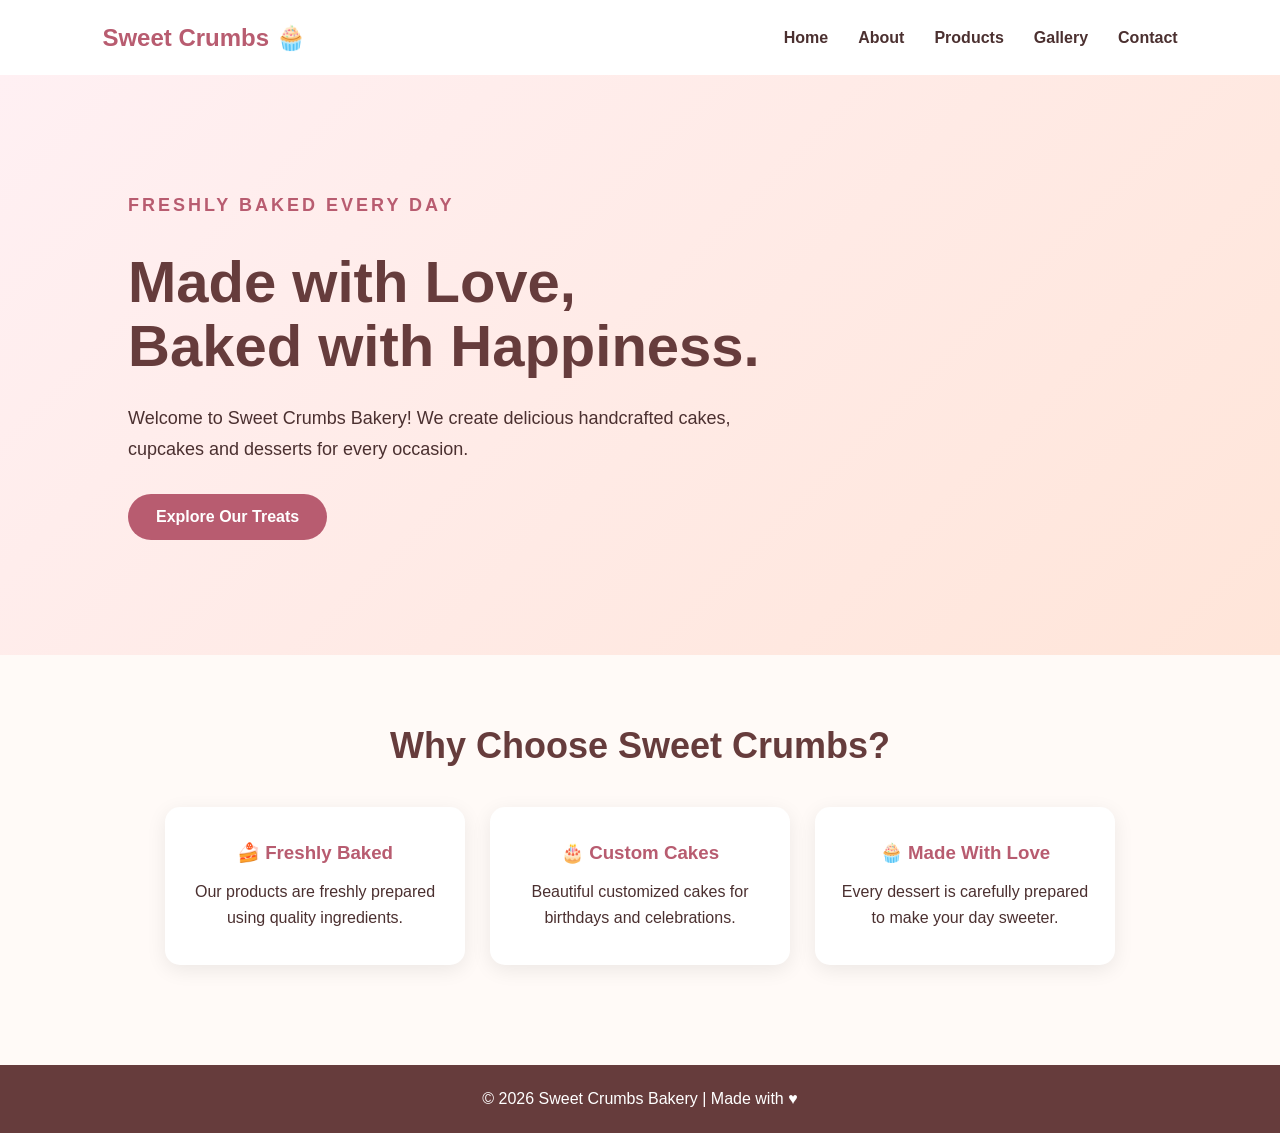
==== index.html @ ef9de501 "Add bakery website" ====
<!DOCTYPE html>
<html lang="en">
<head>
    <meta charset="UTF-8">
    <meta name="viewport" content="width=device-width, initial-scale=1.0">
    <title>Sweet Crumbs Bakery</title>
    <link rel="stylesheet" href="style.css">
</head>

<body>

<nav>
    <div class="logo">Sweet Crumbs 🧁</div>

    <div class="nav-links">
        <a href="index.html">Home</a>
        <a href="about.html">About</a>
        <a href="products.html">Products</a>
        <a href="gallery.html">Gallery</a>
        <a href="contact.html">Contact</a>
    </div>
</nav>

<section class="hero">
    <div class="hero-content">
        <p class="small-heading">FRESHLY BAKED EVERY DAY</p>

        <h1>Made with Love,<br>Baked with Happiness.</h1>

        <p>
            Welcome to Sweet Crumbs Bakery! We create delicious
            handcrafted cakes, cupcakes and desserts for every occasion.
        </p>

        <a href="products.html" class="button">Explore Our Treats</a>
    </div>
</section>

<section class="section">
    <h2>Why Choose Sweet Crumbs?</h2>

    <div class="cards">

        <div class="card">
            <h3>🍰 Freshly Baked</h3>
            <p>Our products are freshly prepared using quality ingredients.</p>
        </div>

        <div class="card">
            <h3>🎂 Custom Cakes</h3>
            <p>Beautiful customized cakes for birthdays and celebrations.</p>
        </div>

        <div class="card">
            <h3>🧁 Made With Love</h3>
            <p>Every dessert is carefully prepared to make your day sweeter.</p>
        </div>

    </div>
</section>

<footer>
    <p>© 2026 Sweet Crumbs Bakery | Made with ♥</p>
</footer>

</body>
</html>
---- style.css ----
* {
    margin: 0;
    padding: 0;
    box-sizing: border-box;
}

body {
    font-family: Arial, Helvetica, sans-serif;
    background-color: #fffaf7;
    color: #4b3030;
}

nav {
    height: 75px;
    background-color: #ffffff;
    display: flex;
    align-items: center;
    justify-content: space-between;
    padding: 0 8%;
    box-shadow: 0 2px 10px rgba(0,0,0,0.08);
}

.logo {
    font-size: 24px;
    font-weight: bold;
    color: #b85c70;
}

.nav-links {
    display: flex;
    gap: 30px;
}

.nav-links a {
    text-decoration: none;
    color: #4b3030;
    font-weight: bold;
    transition: 0.3s;
}

.nav-links a:hover {
    color: #d47b8e;
}

.hero {
    min-height: 580px;
    display: flex;
    align-items: center;
    padding: 80px 10%;
    background: linear-gradient(135deg, #fff0f3, #ffe5d9);
}

.hero-content {
    max-width: 650px;
}

.small-heading {
    color: #b85c70;
    font-weight: bold;
    letter-spacing: 3px;
    margin-bottom: 15px;
}

.hero h1 {
    font-size: 58px;
    line-height: 1.1;
    margin-bottom: 25px;
    color: #663c3c;
}

.hero p {
    font-size: 18px;
    line-height: 1.7;
    margin-bottom: 30px;
}

.button {
    display: inline-block;
    background-color: #b85c70;
    color: white;
    text-decoration: none;
    padding: 14px 28px;
    border-radius: 30px;
    font-weight: bold;
}

.button:hover {
    background-color: #94485a;
}

.section {
    padding: 70px 10%;
    text-align: center;
}

.section h2 {
    font-size: 36px;
    margin-bottom: 40px;
    color: #663c3c;
}

.cards {
    display: flex;
    justify-content: center;
    gap: 25px;
    flex-wrap: wrap;
    margin-top: 40px;
}

.card {
    background: white;
    width: 300px;
    padding: 35px 25px;
    border-radius: 15px;
    box-shadow: 0 5px 20px rgba(0,0,0,0.08);
}

.card h3 {
    margin-bottom: 15px;
    color: #b85c70;
}

.card p {
    line-height: 1.6;
}

.page-header {
    text-align: center;
    padding: 80px 20px;
    background: linear-gradient(135deg, #ffe5d9, #fff0f3);
}

.page-header h1 {
    font-size: 48px;
    margin-bottom: 15px;
    color: #663c3c;
}

.page-header p {
    font-size: 18px;
}

.about-section > p {
    max-width: 800px;
    margin: 0 auto 20px;
    line-height: 1.8;
    font-size: 17px;
}

.product-grid {
    display: grid;
    grid-template-columns: repeat(3, 1fr);
    gap: 30px;
}

.product {
    background: white;
    padding: 35px 25px;
    border-radius: 15px;
    box-shadow: 0 5px 20px rgba(0,0,0,0.08);
    transition: 0.3s;
}

.product:hover {
    transform: translateY(-8px);
}

.product-icon {
    font-size: 60px;
    margin-bottom: 20px;
}

.product h3 {
    color: #663c3c;
    margin-bottom: 12px;
}

.product p {
    line-height: 1.6;
    margin-bottom: 15px;
}

.product h4 {
    color: #b85c70;
    font-size: 20px;
}

.gallery-grid {
    display: grid;
    grid-template-columns: repeat(3, 1fr);
    gap: 25px;
}

.gallery-box {
    height: 230px;
    background: linear-gradient(135deg, #ffe5d9, #fff0f3);
    border-radius: 15px;
    display: flex;
    flex-direction: column;
    justify-content: center;
    align-items: center;
    transition: 0.3s;
}

.gallery-box:hover {
    transform: scale(1.03);
}

.gallery-box span {
    font-size: 75px;
    margin-bottom: 15px;
}

.contact-container {
    display: flex;
    gap: 60px;
    max-width: 1000px;
    margin: auto;
    text-align: left;
}

.contact-info {
    flex: 1;
}

.contact-info h2 {
    text-align: left;
    margin-bottom: 25px;
}

.contact-info p {
    margin-bottom: 20px;
    font-size: 17px;
}

form {
    flex: 1;
    display: flex;
    flex-direction: column;
    gap: 15px;
}

input,
textarea {
    padding: 14px;
    border: 1px solid #ddd;
    border-radius: 8px;
    font-size: 15px;
    font-family: inherit;
}

button {
    border: none;
    background: #b85c70;
    color: white;
    padding: 14px;
    border-radius: 8px;
    cursor: pointer;
    font-size: 16px;
    font-weight: bold;
}

button:hover {
    background: #94485a;
}

footer {
    background: #663c3c;
    color: white;
    text-align: center;
    padding: 25px;
    margin-top: 30px;
}

@media (max-width: 800px) {

    nav {
        flex-direction: column;
        height: auto;
        padding: 20px;
    }

    .nav-links {
        margin-top: 15px;
        gap: 12px;
        flex-wrap: wrap;
        justify-content: center;
    }

    .hero h1 {
        font-size: 40px;
    }

    .product-grid,
    .gallery-grid {
        grid-template-columns: 1fr;
    }

    .contact-container {
        flex-direction: column;
    }
}
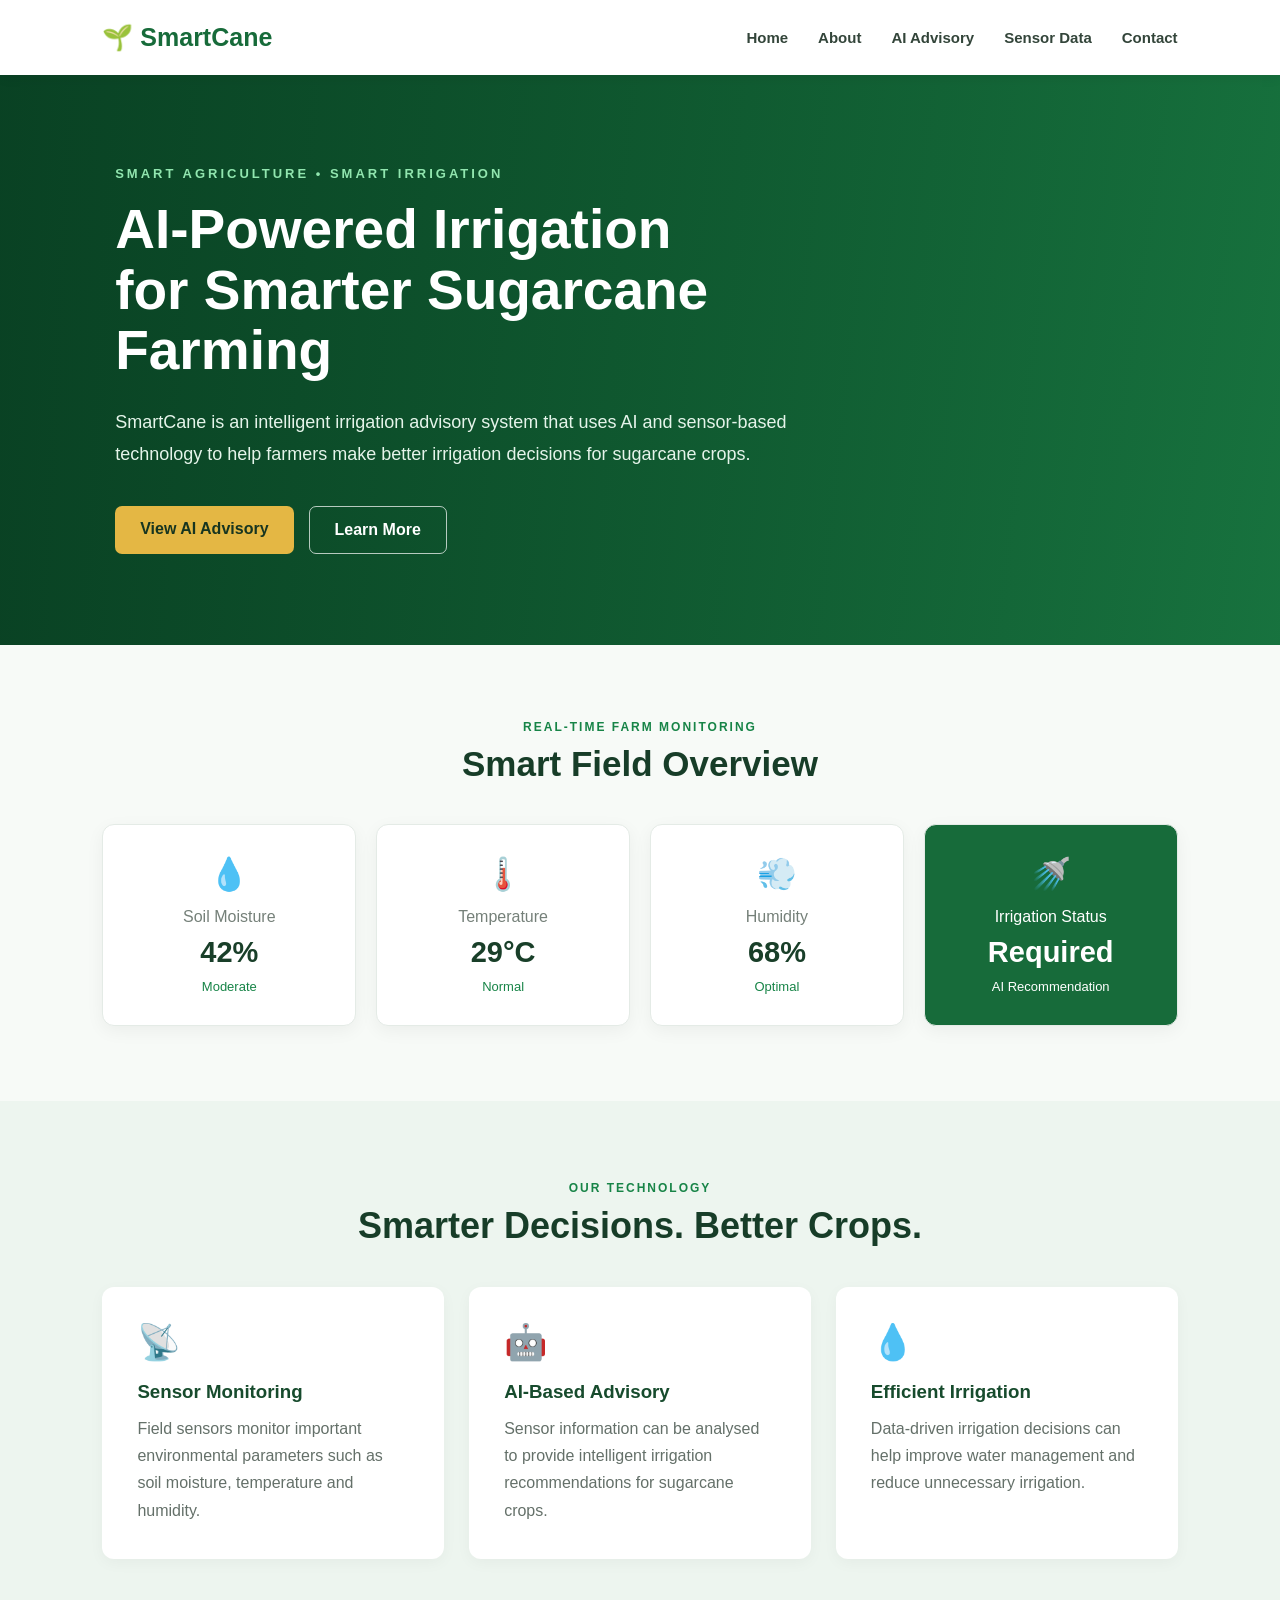
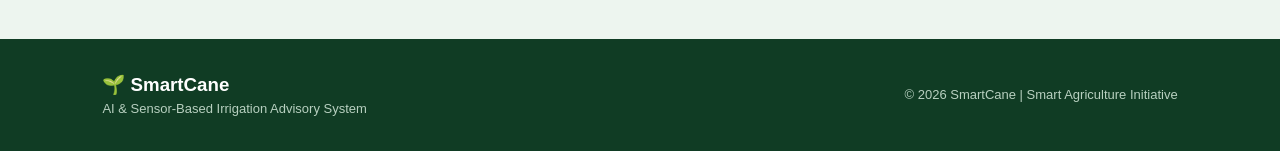
==== commit b566f7c5: "Update website to SmartCane irrigation advisory system" ====
--- a/index.html
+++ b/index.html
@@ -3,64 +3,123 @@
 <head>
     <meta charset="UTF-8">
     <meta name="viewport" content="width=device-width, initial-scale=1.0">
-    <title>Sweet Crumbs Bakery</title>
+    <title>SmartCane | Irrigation Advisory System</title>
     <link rel="stylesheet" href="style.css">
 </head>
 
 <body>
 
 <nav>
-    <div class="logo">Sweet Crumbs 🧁</div>
+    <div class="logo">🌱 SmartCane</div>
 
     <div class="nav-links">
         <a href="index.html">Home</a>
         <a href="about.html">About</a>
-        <a href="products.html">Products</a>
-        <a href="gallery.html">Gallery</a>
+        <a href="advisory.html">AI Advisory</a>
+        <a href="sensors.html">Sensor Data</a>
         <a href="contact.html">Contact</a>
     </div>
 </nav>
 
 <section class="hero">
     <div class="hero-content">
-        <p class="small-heading">FRESHLY BAKED EVERY DAY</p>
+        <p class="tag">SMART AGRICULTURE • SMART IRRIGATION</p>
 
-        <h1>Made with Love,<br>Baked with Happiness.</h1>
+        <h1>AI-Powered Irrigation<br>for Smarter Sugarcane Farming</h1>
 
         <p>
-            Welcome to Sweet Crumbs Bakery! We create delicious
-            handcrafted cakes, cupcakes and desserts for every occasion.
+            SmartCane is an intelligent irrigation advisory system that uses
+            AI and sensor-based technology to help farmers make better
+            irrigation decisions for sugarcane crops.
         </p>
 
-        <a href="products.html" class="button">Explore Our Treats</a>
+        <div class="hero-buttons">
+            <a href="advisory.html" class="btn">View AI Advisory</a>
+            <a href="about.html" class="btn-outline">Learn More</a>
+        </div>
     </div>
 </section>
 
 <section class="section">
-    <h2>Why Choose Sweet Crumbs?</h2>
+    <p class="section-label">REAL-TIME FARM MONITORING</p>
+    <h2>Smart Field Overview</h2>
 
-    <div class="cards">
+    <div class="status-grid">
 
-        <div class="card">
-            <h3>🍰 Freshly Baked</h3>
-            <p>Our products are freshly prepared using quality ingredients.</p>
+        <div class="status-card">
+            <div class="status-icon">💧</div>
+            <p>Soil Moisture</p>
+            <h3>42%</h3>
+            <span>Moderate</span>
         </div>
 
-        <div class="card">
-            <h3>🎂 Custom Cakes</h3>
-            <p>Beautiful customized cakes for birthdays and celebrations.</p>
+        <div class="status-card">
+            <div class="status-icon">🌡️</div>
+            <p>Temperature</p>
+            <h3>29°C</h3>
+            <span>Normal</span>
         </div>
 
-        <div class="card">
-            <h3>🧁 Made With Love</h3>
-            <p>Every dessert is carefully prepared to make your day sweeter.</p>
+        <div class="status-card">
+            <div class="status-icon">💨</div>
+            <p>Humidity</p>
+            <h3>68%</h3>
+            <span>Optimal</span>
+        </div>
+
+        <div class="status-card highlight">
+            <div class="status-icon">🚿</div>
+            <p>Irrigation Status</p>
+            <h3>Required</h3>
+            <span>AI Recommendation</span>
+        </div>
+
+    </div>
+</section>
+
+<section class="features-section">
+    <p class="section-label">OUR TECHNOLOGY</p>
+    <h2>Smarter Decisions. Better Crops.</h2>
+
+    <div class="feature-grid">
+
+        <div class="feature-card">
+            <div class="feature-icon">📡</div>
+            <h3>Sensor Monitoring</h3>
+            <p>
+                Field sensors monitor important environmental parameters
+                such as soil moisture, temperature and humidity.
+            </p>
+        </div>
+
+        <div class="feature-card">
+            <div class="feature-icon">🤖</div>
+            <h3>AI-Based Advisory</h3>
+            <p>
+                Sensor information can be analysed to provide intelligent
+                irrigation recommendations for sugarcane crops.
+            </p>
+        </div>
+
+        <div class="feature-card">
+            <div class="feature-icon">💧</div>
+            <h3>Efficient Irrigation</h3>
+            <p>
+                Data-driven irrigation decisions can help improve water
+                management and reduce unnecessary irrigation.
+            </p>
         </div>
 
     </div>
 </section>
 
 <footer>
-    <p>© 2026 Sweet Crumbs Bakery | Made with ♥</p>
+    <div>
+        <h3>🌱 SmartCane</h3>
+        <p>AI & Sensor-Based Irrigation Advisory System</p>
+    </div>
+
+    <p>© 2026 SmartCane | Smart Agriculture Initiative</p>
 </footer>
 
 </body>
--- a/style.css
+++ b/style.css
@@ -6,24 +6,26 @@
 
 body {
     font-family: Arial, Helvetica, sans-serif;
-    background-color: #fffaf7;
-    color: #4b3030;
+    background: #f7faf7;
+    color: #26352c;
 }
 
 nav {
     height: 75px;
-    background-color: #ffffff;
+    padding: 0 8%;
     display: flex;
     align-items: center;
     justify-content: space-between;
-    padding: 0 8%;
-    box-shadow: 0 2px 10px rgba(0,0,0,0.08);
+    background: white;
+    box-shadow: 0 2px 12px rgba(0,0,0,0.07);
+    position: relative;
+    z-index: 10;
 }
 
 .logo {
-    font-size: 24px;
-    font-weight: bold;
-    color: #b85c70;
+    font-size: 25px;
+    font-weight: 800;
+    color: #176b3a;
 }
 
 .nav-links {
@@ -33,270 +35,619 @@
 
 .nav-links a {
     text-decoration: none;
-    color: #4b3030;
-    font-weight: bold;
-    transition: 0.3s;
+    color: #33453a;
+    font-size: 15px;
+    font-weight: 600;
+    transition: 0.2s;
 }
 
 .nav-links a:hover {
-    color: #d47b8e;
+    color: #178447;
 }
 
 .hero {
-    min-height: 580px;
+    min-height: 570px;
+    padding: 80px 9%;
     display: flex;
     align-items: center;
-    padding: 80px 10%;
-    background: linear-gradient(135deg, #fff0f3, #ffe5d9);
+    background:
+        linear-gradient(90deg, rgba(9,65,35,0.97), rgba(19,107,57,0.88)),
+        linear-gradient(135deg, #0d522c, #38a765);
+    color: white;
 }
 
 .hero-content {
-    max-width: 650px;
-}
-
-.small-heading {
-    color: #b85c70;
-    font-weight: bold;
+    max-width: 780px;
+}
+
+.tag {
+    font-size: 13px;
+    font-weight: 800;
     letter-spacing: 3px;
-    margin-bottom: 15px;
+    color: #91e6af;
+    margin-bottom: 18px;
 }
 
 .hero h1 {
-    font-size: 58px;
+    font-size: 55px;
     line-height: 1.1;
     margin-bottom: 25px;
-    color: #663c3c;
-}
-
-.hero p {
+}
+
+.hero-content > p:not(.tag) {
+    max-width: 700px;
+    line-height: 1.8;
     font-size: 18px;
-    line-height: 1.7;
-    margin-bottom: 30px;
-}
-
-.button {
-    display: inline-block;
-    background-color: #b85c70;
-    color: white;
+    color: #e5f4ea;
+}
+
+.hero-buttons {
+    display: flex;
+    gap: 15px;
+    margin-top: 35px;
+}
+
+.btn,
+.btn-outline {
+    padding: 14px 25px;
+    border-radius: 7px;
     text-decoration: none;
-    padding: 14px 28px;
-    border-radius: 30px;
     font-weight: bold;
 }
 
-.button:hover {
-    background-color: #94485a;
+.btn {
+    background: #e4b744;
+    color: #173520;
+}
+
+.btn-outline {
+    border: 1px solid rgba(255,255,255,0.7);
+    color: white;
 }
 
 .section {
-    padding: 70px 10%;
+    padding: 75px 8%;
     text-align: center;
 }
 
-.section h2 {
+.section-label {
+    color: #178447;
+    font-size: 12px;
+    letter-spacing: 2px;
+    font-weight: bold;
+    margin-bottom: 10px;
+}
+
+.section h2,
+.content-section h2,
+.contact-section h2,
+.data-section h2 {
+    font-size: 35px;
+    color: #173d28;
+}
+
+.status-grid {
+    display: grid;
+    grid-template-columns: repeat(4, 1fr);
+    gap: 20px;
+    margin-top: 40px;
+}
+
+.status-card {
+    background: white;
+    padding: 30px 20px;
+    border-radius: 12px;
+    border: 1px solid #e4ebe6;
+    box-shadow: 0 5px 18px rgba(0,0,0,0.05);
+}
+
+.status-icon {
+    font-size: 32px;
+    margin-bottom: 15px;
+}
+
+.status-card p {
+    color: #758079;
+    margin-bottom: 10px;
+}
+
+.status-card h3 {
+    font-size: 29px;
+    color: #193f29;
+    margin-bottom: 8px;
+}
+
+.status-card span {
+    font-size: 13px;
+    color: #178447;
+}
+
+.status-card.highlight {
+    background: #176b3a;
+    color: white;
+}
+
+.status-card.highlight p,
+.status-card.highlight h3,
+.status-card.highlight span {
+    color: white;
+}
+
+.features-section {
+    padding: 80px 8%;
+    background: #edf5ef;
+    text-align: center;
+}
+
+.features-section h2 {
     font-size: 36px;
-    margin-bottom: 40px;
-    color: #663c3c;
-}
-
-.cards {
-    display: flex;
-    justify-content: center;
-    gap: 25px;
-    flex-wrap: wrap;
-    margin-top: 40px;
-}
-
-.card {
-    background: white;
-    width: 300px;
-    padding: 35px 25px;
-    border-radius: 15px;
-    box-shadow: 0 5px 20px rgba(0,0,0,0.08);
-}
-
-.card h3 {
-    margin-bottom: 15px;
-    color: #b85c70;
-}
-
-.card p {
-    line-height: 1.6;
-}
-
-.page-header {
-    text-align: center;
-    padding: 80px 20px;
-    background: linear-gradient(135deg, #ffe5d9, #fff0f3);
-}
-
-.page-header h1 {
-    font-size: 48px;
-    margin-bottom: 15px;
-    color: #663c3c;
-}
-
-.page-header p {
-    font-size: 18px;
-}
-
-.about-section > p {
-    max-width: 800px;
-    margin: 0 auto 20px;
-    line-height: 1.8;
-    font-size: 17px;
-}
-
-.product-grid {
-    display: grid;
-    grid-template-columns: repeat(3, 1fr);
-    gap: 30px;
-}
-
-.product {
-    background: white;
-    padding: 35px 25px;
-    border-radius: 15px;
-    box-shadow: 0 5px 20px rgba(0,0,0,0.08);
-    transition: 0.3s;
-}
-
-.product:hover {
-    transform: translateY(-8px);
-}
-
-.product-icon {
-    font-size: 60px;
-    margin-bottom: 20px;
-}
-
-.product h3 {
-    color: #663c3c;
-    margin-bottom: 12px;
-}
-
-.product p {
-    line-height: 1.6;
-    margin-bottom: 15px;
-}
-
-.product h4 {
-    color: #b85c70;
-    font-size: 20px;
-}
-
-.gallery-grid {
+    color: #173d28;
+}
+
+.feature-grid {
     display: grid;
     grid-template-columns: repeat(3, 1fr);
     gap: 25px;
-}
-
-.gallery-box {
-    height: 230px;
-    background: linear-gradient(135deg, #ffe5d9, #fff0f3);
-    border-radius: 15px;
-    display: flex;
-    flex-direction: column;
+    margin-top: 40px;
+}
+
+.feature-card {
+    background: white;
+    padding: 35px;
+    border-radius: 12px;
+    text-align: left;
+    box-shadow: 0 4px 15px rgba(0,0,0,0.04);
+}
+
+.feature-icon {
+    font-size: 35px;
+    margin-bottom: 18px;
+}
+
+.feature-card h3 {
+    color: #174b2d;
+    margin-bottom: 12px;
+}
+
+.feature-card p {
+    line-height: 1.7;
+    color: #647069;
+}
+
+.page-header {
+    background: linear-gradient(135deg, #0e5d31, #248d4e);
+    color: white;
+    padding: 80px 8%;
+    text-align: center;
+}
+
+.page-header h1 {
+    font-size: 45px;
+    margin-bottom: 15px;
+}
+
+.page-header > p:last-child {
+    color: #dceee2;
+}
+
+.content-section {
+    padding: 80px 10%;
+    display: grid;
+    grid-template-columns: 2fr 1fr;
+    gap: 60px;
+    align-items: center;
+}
+
+.text-content h2 {
+    margin-bottom: 25px;
+}
+
+.text-content > p:not(.section-label) {
+    line-height: 1.8;
+    margin-bottom: 17px;
+    color: #58655d;
+}
+
+.info-box {
+    padding: 35px;
+    background: #e8f5ec;
+    border-left: 5px solid #178447;
+    border-radius: 8px;
+}
+
+.info-box h3 {
+    color: #176b3a;
+    margin-bottom: 15px;
+}
+
+.info-box p {
+    line-height: 1.7;
+}
+
+.light-section {
+    background: #edf5ef;
+}
+
+.steps {
+    display: flex;
+    align-items: center;
     justify-content: center;
+    margin-top: 45px;
+}
+
+.step {
+    width: 210px;
+}
+
+.step-number {
+    width: 50px;
+    height: 50px;
+    margin: 0 auto 15px;
+    background: #176b3a;
+    color: white;
+    border-radius: 50%;
+    display: flex;
     align-items: center;
-    transition: 0.3s;
-}
-
-.gallery-box:hover {
-    transform: scale(1.03);
-}
-
-.gallery-box span {
-    font-size: 75px;
-    margin-bottom: 15px;
-}
-
-.contact-container {
-    display: flex;
-    gap: 60px;
+    justify-content: center;
+    font-weight: bold;
+}
+
+.step h3 {
+    color: #174b2d;
+    margin-bottom: 10px;
+}
+
+.step p {
+    font-size: 14px;
+    line-height: 1.6;
+    color: #68736c;
+}
+
+.arrow {
+    font-size: 30px;
+    color: #80a18b;
+    margin: 0 15px;
+}
+
+.advisory-section {
+    padding: 70px 10%;
+}
+
+.advisory-card {
     max-width: 1000px;
     margin: auto;
+    background: white;
+    border-radius: 14px;
+    padding: 40px;
+    border-left: 6px solid #e0a927;
+    box-shadow: 0 6px 25px rgba(0,0,0,0.07);
+}
+
+.advisory-top {
+    display: flex;
+    justify-content: space-between;
+    align-items: center;
+}
+
+.advisory-top h2 {
+    color: #174b2d;
+}
+
+.priority {
+    background: #fff2ce;
+    color: #966d00;
+    padding: 9px 13px;
+    border-radius: 20px;
+    font-size: 11px;
+    font-weight: bold;
+}
+
+.advisory-text {
+    margin: 25px 0;
+    line-height: 1.8;
+    color: #647069;
+}
+
+.recommendation-grid {
+    display: grid;
+    grid-template-columns: repeat(4, 1fr);
+    background: #f1f6f2;
+    border-radius: 8px;
+}
+
+.recommendation-grid div {
+    padding: 20px;
+    border-right: 1px solid #dbe5dd;
+}
+
+.recommendation-grid div:last-child {
+    border: none;
+}
+
+.recommendation-grid span,
+.recommendation-grid strong {
+    display: block;
+}
+
+.recommendation-grid span {
+    font-size: 12px;
+    color: #758079;
+    margin-bottom: 8px;
+}
+
+.recommendation-grid strong {
+    color: #176b3a;
+}
+
+.sensor-grid {
+    display: grid;
+    grid-template-columns: repeat(3, 1fr);
+    gap: 25px;
+}
+
+.sensor-card {
+    background: white;
+    padding: 35px;
+    border-radius: 12px;
     text-align: left;
-}
-
-.contact-info {
-    flex: 1;
-}
-
-.contact-info h2 {
+    box-shadow: 0 5px 20px rgba(0,0,0,0.06);
+}
+
+.sensor-icon {
+    font-size: 35px;
+    margin-bottom: 15px;
+}
+
+.sensor-card > p {
+    font-size: 12px;
+    letter-spacing: 1px;
+    color: #758079;
+}
+
+.sensor-card h2 {
+    font-size: 40px;
+    margin: 10px 0;
+    color: #174b2d;
+}
+
+.sensor-card span {
+    font-size: 13px;
+    color: #68736c;
+}
+
+.progress {
+    width: 100%;
+    height: 7px;
+    background: #e5ebe6;
+    border-radius: 10px;
+    margin: 18px 0;
+}
+
+.progress-bar {
+    height: 100%;
+    background: #178447;
+    border-radius: 10px;
+}
+
+.moisture {
+    width: 42%;
+}
+
+.temperature {
+    width: 65%;
+}
+
+.humidity {
+    width: 68%;
+}
+
+.data-section {
+    padding: 20px 8% 80px;
+}
+
+.table-container {
+    max-width: 1100px;
+    margin: auto;
+    background: white;
+    padding: 35px;
+    border-radius: 12px;
+    box-shadow: 0 5px 20px rgba(0,0,0,0.05);
+}
+
+.table-heading {
+    display: flex;
+    justify-content: space-between;
+    margin-bottom: 25px;
+}
+
+.live {
+    color: #178447;
+    font-size: 13px;
+    font-weight: bold;
+}
+
+table {
+    width: 100%;
+    border-collapse: collapse;
+}
+
+th,
+td {
+    padding: 16px;
     text-align: left;
+    border-bottom: 1px solid #e7ece8;
+}
+
+th {
+    background: #f1f6f2;
+    color: #486052;
+    font-size: 13px;
+}
+
+.normal,
+.watch,
+.irrigate {
+    padding: 6px 10px;
+    border-radius: 15px;
+    font-size: 12px;
+}
+
+.normal {
+    background: #e4f5e9;
+    color: #176b3a;
+}
+
+.watch {
+    background: #fff4d7;
+    color: #8c690c;
+}
+
+.irrigate {
+    background: #e0f0ff;
+    color: #17649b;
+}
+
+.contact-section {
+    padding: 80px 10%;
+    display: grid;
+    grid-template-columns: 1fr 1fr;
+    gap: 70px;
+}
+
+.contact-info > h2 {
+    margin-bottom: 30px;
+}
+
+.contact-item {
+    display: flex;
+    gap: 15px;
     margin-bottom: 25px;
 }
 
-.contact-info p {
-    margin-bottom: 20px;
-    font-size: 17px;
-}
-
-form {
-    flex: 1;
-    display: flex;
-    flex-direction: column;
-    gap: 15px;
-}
-
-input,
-textarea {
+.contact-item > span {
+    font-size: 25px;
+}
+
+.contact-item h3 {
+    color: #174b2d;
+    margin-bottom: 5px;
+}
+
+.contact-item p {
+    color: #6c776f;
+}
+
+.contact-form {
+    background: white;
+    padding: 35px;
+    border-radius: 12px;
+    box-shadow: 0 5px 20px rgba(0,0,0,0.06);
+}
+
+.contact-form h2 {
+    margin-bottom: 25px;
+}
+
+.contact-form label {
+    display: block;
+    font-size: 13px;
+    font-weight: bold;
+    margin: 15px 0 7px;
+}
+
+.contact-form input,
+.contact-form textarea {
+    width: 100%;
+    padding: 13px;
+    border: 1px solid #d9e1db;
+    border-radius: 6px;
+    font-family: inherit;
+}
+
+.contact-form button {
+    margin-top: 20px;
+    width: 100%;
+    border: none;
     padding: 14px;
-    border: 1px solid #ddd;
-    border-radius: 8px;
+    background: #176b3a;
+    color: white;
     font-size: 15px;
-    font-family: inherit;
-}
-
-button {
-    border: none;
-    background: #b85c70;
-    color: white;
-    padding: 14px;
-    border-radius: 8px;
+    font-weight: bold;
+    border-radius: 6px;
     cursor: pointer;
-    font-size: 16px;
-    font-weight: bold;
-}
-
-button:hover {
-    background: #94485a;
 }
 
 footer {
-    background: #663c3c;
-    color: white;
-    text-align: center;
-    padding: 25px;
-    margin-top: 30px;
-}
-
-@media (max-width: 800px) {
+    background: #103c24;
+    color: white;
+    padding: 35px 8%;
+    display: flex;
+    justify-content: space-between;
+    align-items: center;
+}
+
+footer h3 {
+    margin-bottom: 5px;
+}
+
+footer p {
+    color: #b8d0c0;
+    font-size: 13px;
+}
+
+@media(max-width: 850px) {
 
     nav {
-        flex-direction: column;
         height: auto;
         padding: 20px;
+        flex-direction: column;
     }
 
     .nav-links {
-        margin-top: 15px;
-        gap: 12px;
         flex-wrap: wrap;
         justify-content: center;
+        margin-top: 15px;
+        gap: 15px;
     }
 
     .hero h1 {
-        font-size: 40px;
-    }
-
-    .product-grid,
-    .gallery-grid {
+        font-size: 39px;
+    }
+
+    .status-grid,
+    .feature-grid,
+    .sensor-grid,
+    .recommendation-grid {
         grid-template-columns: 1fr;
     }
 
-    .contact-container {
+    .content-section,
+    .contact-section {
+        grid-template-columns: 1fr;
+    }
+
+    .steps {
         flex-direction: column;
+        gap: 25px;
+    }
+
+    .arrow {
+        transform: rotate(90deg);
+    }
+
+    .advisory-top {
+        align-items: flex-start;
+        gap: 20px;
+        flex-direction: column;
+    }
+
+    table {
+        font-size: 12px;
+    }
+
+    footer {
+        flex-direction: column;
+        gap: 20px;
+        text-align: center;
     }
 }
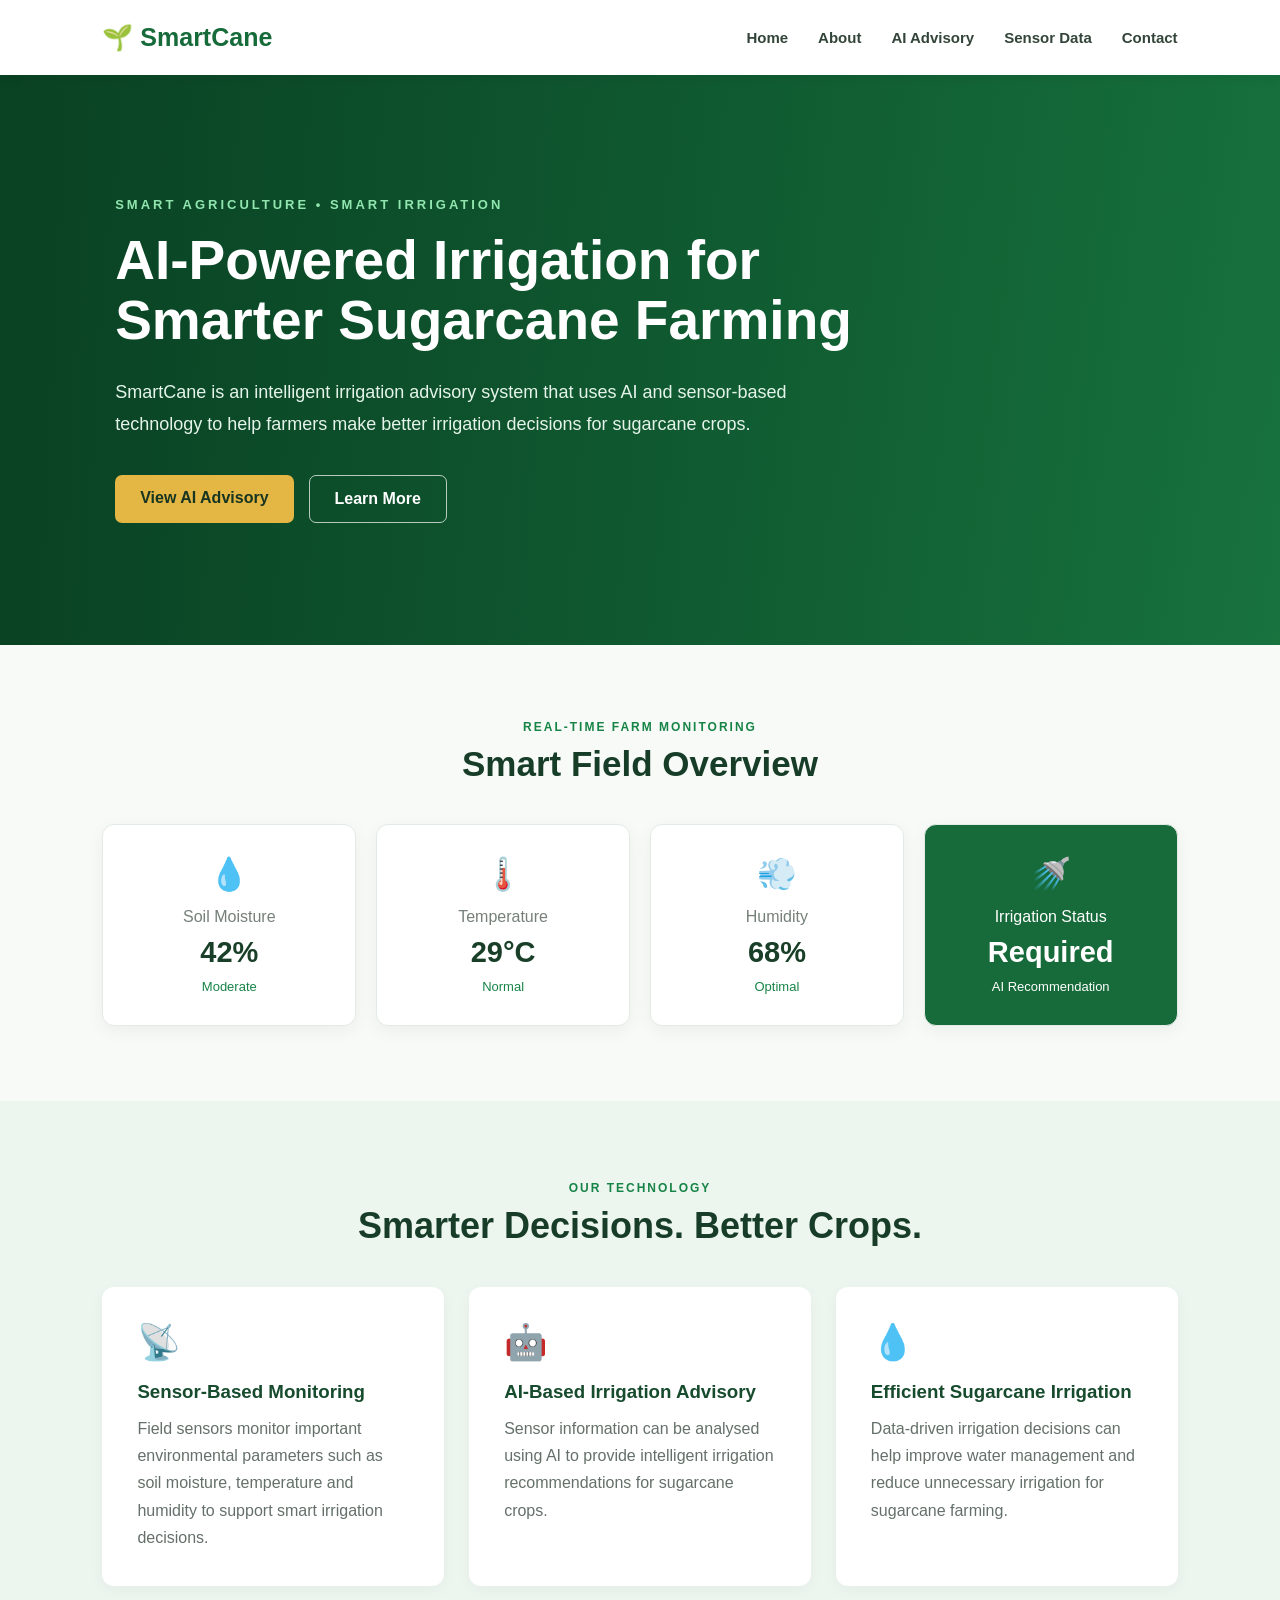
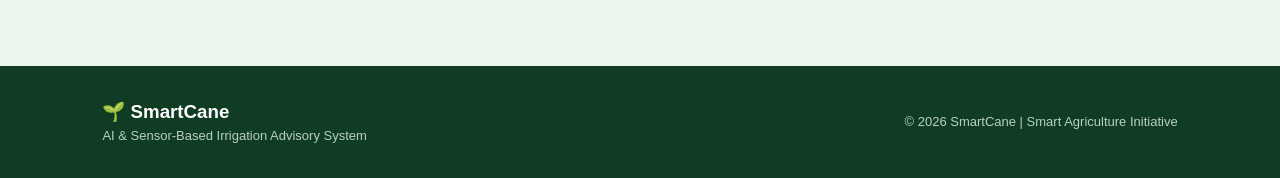
==== commit 45c64376: "Update index.html" ====
--- a/index.html
+++ b/index.html
@@ -1,126 +1,334 @@
 <!DOCTYPE html>
 <html lang="en">
+
 <head>
+
+    <!-- Google tag (gtag.js) -->
+    <script async src="https://www.googletagmanager.com/gtag/js?id=G-69YNGVDNDH"></script>
+
+    <script>
+        window.dataLayer = window.dataLayer || [];
+
+        function gtag() {
+            dataLayer.push(arguments);
+        }
+
+        gtag('js', new Date());
+
+        gtag('config', 'G-69YNGVDNDH');
+    </script>
+
+    <!-- Basic SEO -->
     <meta charset="UTF-8">
     <meta name="viewport" content="width=device-width, initial-scale=1.0">
-    <title>SmartCane | Irrigation Advisory System</title>
+
+    <!-- SEO Title -->
+    <title>AI Irrigation System for Sugarcane | SmartCane Advisory</title>
+
+    <!-- SEO Meta Description -->
+    <meta
+        name="description"
+        content="AI and sensor-based irrigation advisory system for sugarcane crops using soil moisture and environmental data for smart irrigation decisions."
+    >
+
+    <!-- SEO Meta Keywords -->
+    <meta
+        name="keywords"
+        content="sugarcane irrigation, AI irrigation system, smart irrigation, sensor-based irrigation, irrigation advisory, smart agriculture"
+    >
+
+    <!-- Search Engine Crawling -->
+    <meta name="robots" content="index, follow">
+
+    <!-- CSS -->
     <link rel="stylesheet" href="style.css">
+
 </head>
 
 <body>
 
-<nav>
-    <div class="logo">🌱 SmartCane</div>
-
-    <div class="nav-links">
-        <a href="index.html">Home</a>
-        <a href="about.html">About</a>
-        <a href="advisory.html">AI Advisory</a>
-        <a href="sensors.html">Sensor Data</a>
-        <a href="contact.html">Contact</a>
-    </div>
-</nav>
-
-<section class="hero">
-    <div class="hero-content">
-        <p class="tag">SMART AGRICULTURE • SMART IRRIGATION</p>
-
-        <h1>AI-Powered Irrigation<br>for Smarter Sugarcane Farming</h1>
+    <!-- Navigation -->
+    <nav>
+
+        <div class="logo">
+            🌱 SmartCane
+        </div>
+
+        <div class="nav-links">
+
+            <a href="index.html">
+                Home
+            </a>
+
+            <a href="about.html">
+                About
+            </a>
+
+            <a href="advisory.html">
+                AI Advisory
+            </a>
+
+            <a href="sensors.html">
+                Sensor Data
+            </a>
+
+            <a href="contact.html">
+                Contact
+            </a>
+
+        </div>
+
+    </nav>
+
+
+    <!-- Hero Section -->
+    <section class="hero">
+
+        <div class="hero-content">
+
+            <p class="tag">
+                SMART AGRICULTURE • SMART IRRIGATION
+            </p>
+
+            <h1>
+                AI-Powered Irrigation for Smarter Sugarcane Farming
+            </h1>
+
+            <p>
+                SmartCane is an intelligent irrigation advisory system that uses
+                AI and sensor-based technology to help farmers make better
+                irrigation decisions for sugarcane crops.
+            </p>
+
+            <div class="hero-buttons">
+
+                <a
+                    href="advisory.html"
+                    class="btn"
+                    title="View AI-based irrigation advisory for sugarcane"
+                >
+                    View AI Advisory
+                </a>
+
+                <a
+                    href="about.html"
+                    class="btn-outline"
+                    title="Learn about the SmartCane irrigation advisory system"
+                >
+                    Learn More
+                </a>
+
+            </div>
+
+        </div>
+
+    </section>
+
+
+    <!-- Real-Time Monitoring Section -->
+    <section class="section">
+
+        <p class="section-label">
+            REAL-TIME FARM MONITORING
+        </p>
+
+        <h2>
+            Smart Field Overview
+        </h2>
+
+        <div class="status-grid">
+
+            <!-- Soil Moisture -->
+            <div class="status-card">
+
+                <div class="status-icon">
+                    💧
+                </div>
+
+                <p>
+                    Soil Moisture
+                </p>
+
+                <h3>
+                    42%
+                </h3>
+
+                <span>
+                    Moderate
+                </span>
+
+            </div>
+
+
+            <!-- Temperature -->
+            <div class="status-card">
+
+                <div class="status-icon">
+                    🌡️
+                </div>
+
+                <p>
+                    Temperature
+                </p>
+
+                <h3>
+                    29°C
+                </h3>
+
+                <span>
+                    Normal
+                </span>
+
+            </div>
+
+
+            <!-- Humidity -->
+            <div class="status-card">
+
+                <div class="status-icon">
+                    💨
+                </div>
+
+                <p>
+                    Humidity
+                </p>
+
+                <h3>
+                    68%
+                </h3>
+
+                <span>
+                    Optimal
+                </span>
+
+            </div>
+
+
+            <!-- Irrigation Status -->
+            <div class="status-card highlight">
+
+                <div class="status-icon">
+                    🚿
+                </div>
+
+                <p>
+                    Irrigation Status
+                </p>
+
+                <h3>
+                    Required
+                </h3>
+
+                <span>
+                    AI Recommendation
+                </span>
+
+            </div>
+
+        </div>
+
+    </section>
+
+
+    <!-- Technology Section -->
+    <section class="features-section">
+
+        <p class="section-label">
+            OUR TECHNOLOGY
+        </p>
+
+        <h2>
+            Smarter Decisions. Better Crops.
+        </h2>
+
+        <div class="feature-grid">
+
+
+            <!-- Sensor Monitoring -->
+            <div class="feature-card">
+
+                <div class="feature-icon">
+                    📡
+                </div>
+
+                <h3>
+                    Sensor-Based Monitoring
+                </h3>
+
+                <p>
+                    Field sensors monitor important environmental parameters
+                    such as soil moisture, temperature and humidity to support
+                    smart irrigation decisions.
+                </p>
+
+            </div>
+
+
+            <!-- AI Advisory -->
+            <div class="feature-card">
+
+                <div class="feature-icon">
+                    🤖
+                </div>
+
+                <h3>
+                    AI-Based Irrigation Advisory
+                </h3>
+
+                <p>
+                    Sensor information can be analysed using AI to provide
+                    intelligent irrigation recommendations for sugarcane crops.
+                </p>
+
+            </div>
+
+
+            <!-- Efficient Irrigation -->
+            <div class="feature-card">
+
+                <div class="feature-icon">
+                    💧
+                </div>
+
+                <h3>
+                    Efficient Sugarcane Irrigation
+                </h3>
+
+                <p>
+                    Data-driven irrigation decisions can help improve water
+                    management and reduce unnecessary irrigation for sugarcane
+                    farming.
+                </p>
+
+            </div>
+
+        </div>
+
+    </section>
+
+
+    <!-- Footer -->
+    <footer>
+
+        <div>
+
+            <h3>
+                🌱 SmartCane
+            </h3>
+
+            <p>
+                AI & Sensor-Based Irrigation Advisory System
+            </p>
+
+        </div>
 
         <p>
-            SmartCane is an intelligent irrigation advisory system that uses
-            AI and sensor-based technology to help farmers make better
-            irrigation decisions for sugarcane crops.
+            © 2026 SmartCane | Smart Agriculture Initiative
         </p>
 
-        <div class="hero-buttons">
-            <a href="advisory.html" class="btn">View AI Advisory</a>
-            <a href="about.html" class="btn-outline">Learn More</a>
-        </div>
-    </div>
-</section>
-
-<section class="section">
-    <p class="section-label">REAL-TIME FARM MONITORING</p>
-    <h2>Smart Field Overview</h2>
-
-    <div class="status-grid">
-
-        <div class="status-card">
-            <div class="status-icon">💧</div>
-            <p>Soil Moisture</p>
-            <h3>42%</h3>
-            <span>Moderate</span>
-        </div>
-
-        <div class="status-card">
-            <div class="status-icon">🌡️</div>
-            <p>Temperature</p>
-            <h3>29°C</h3>
-            <span>Normal</span>
-        </div>
-
-        <div class="status-card">
-            <div class="status-icon">💨</div>
-            <p>Humidity</p>
-            <h3>68%</h3>
-            <span>Optimal</span>
-        </div>
-
-        <div class="status-card highlight">
-            <div class="status-icon">🚿</div>
-            <p>Irrigation Status</p>
-            <h3>Required</h3>
-            <span>AI Recommendation</span>
-        </div>
-
-    </div>
-</section>
-
-<section class="features-section">
-    <p class="section-label">OUR TECHNOLOGY</p>
-    <h2>Smarter Decisions. Better Crops.</h2>
-
-    <div class="feature-grid">
-
-        <div class="feature-card">
-            <div class="feature-icon">📡</div>
-            <h3>Sensor Monitoring</h3>
-            <p>
-                Field sensors monitor important environmental parameters
-                such as soil moisture, temperature and humidity.
-            </p>
-        </div>
-
-        <div class="feature-card">
-            <div class="feature-icon">🤖</div>
-            <h3>AI-Based Advisory</h3>
-            <p>
-                Sensor information can be analysed to provide intelligent
-                irrigation recommendations for sugarcane crops.
-            </p>
-        </div>
-
-        <div class="feature-card">
-            <div class="feature-icon">💧</div>
-            <h3>Efficient Irrigation</h3>
-            <p>
-                Data-driven irrigation decisions can help improve water
-                management and reduce unnecessary irrigation.
-            </p>
-        </div>
-
-    </div>
-</section>
-
-<footer>
-    <div>
-        <h3>🌱 SmartCane</h3>
-        <p>AI & Sensor-Based Irrigation Advisory System</p>
-    </div>
-
-    <p>© 2026 SmartCane | Smart Agriculture Initiative</p>
-</footer>
+    </footer>
+
 
 </body>
-</html>+
+</html>
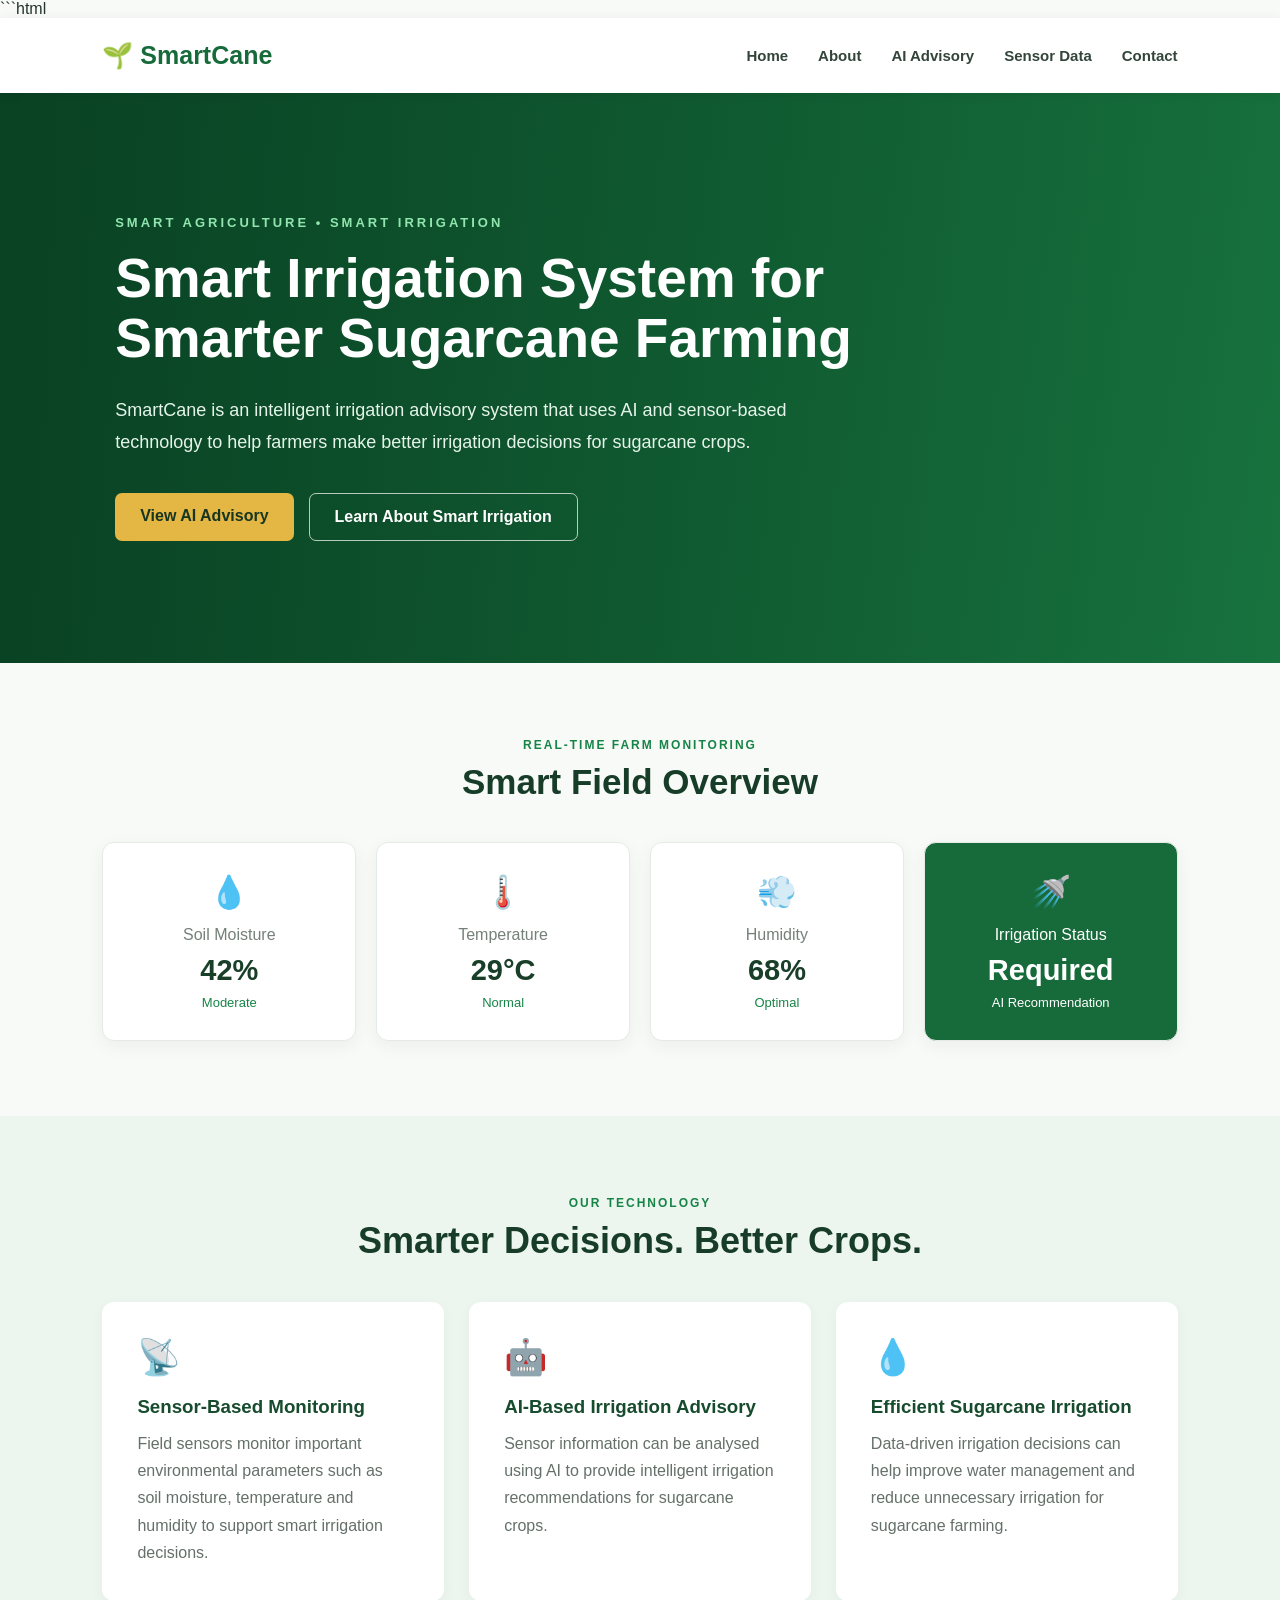
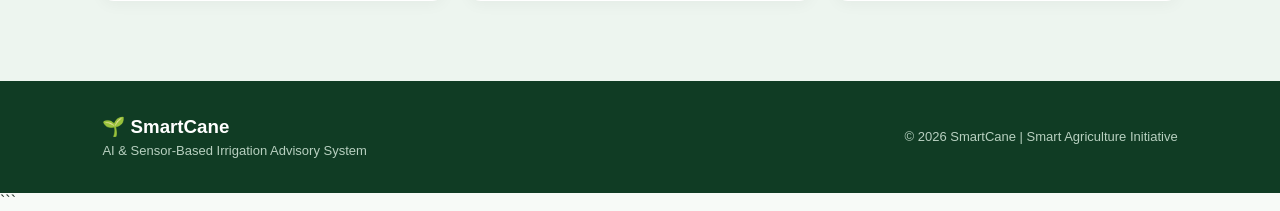
==== commit 2a4be913: "Optimize homepage SEO" ====
--- a/index.html
+++ b/index.html
@@ -1,3 +1,4 @@
+```html
 <!DOCTYPE html>
 <html lang="en">
 
@@ -18,34 +19,124 @@
         gtag('config', 'G-69YNGVDNDH');
     </script>
 
+
     <!-- Basic SEO -->
     <meta charset="UTF-8">
-    <meta name="viewport" content="width=device-width, initial-scale=1.0">
+
+    <meta
+        name="viewport"
+        content="width=device-width, initial-scale=1.0"
+    >
+
 
     <!-- SEO Title -->
-    <title>AI Irrigation System for Sugarcane | SmartCane Advisory</title>
+    <title>
+        Smart Irrigation System | SmartCane Irrigation Advisory
+    </title>
+
 
     <!-- SEO Meta Description -->
     <meta
         name="description"
-        content="AI and sensor-based irrigation advisory system for sugarcane crops using soil moisture and environmental data for smart irrigation decisions."
-    >
+        content="Smart irrigation system for sugarcane farming using IoT sensors, soil moisture monitoring and AI-based irrigation advisory."
+    >
+
 
     <!-- SEO Meta Keywords -->
     <meta
         name="keywords"
-        content="sugarcane irrigation, AI irrigation system, smart irrigation, sensor-based irrigation, irrigation advisory, smart agriculture"
-    >
+        content="smart irrigation system, smart irrigation, IoT irrigation system, sugarcane irrigation, soil moisture monitoring, smart agriculture"
+    >
+
 
     <!-- Search Engine Crawling -->
-    <meta name="robots" content="index, follow">
+    <meta
+        name="robots"
+        content="index, follow"
+    >
+
+
+    <!-- Canonical URL -->
+    <link
+        rel="canonical"
+        href="https://ananya0303.github.io/smartcane-irrigation-advisory/"
+    >
+
+
+    <!-- Open Graph / Social Media SEO -->
+    <meta
+        property="og:title"
+        content="Smart Irrigation System | SmartCane Irrigation Advisory"
+    >
+
+    <meta
+        property="og:description"
+        content="Smart irrigation system for sugarcane farming using IoT sensors, soil moisture monitoring and AI-based irrigation advisory."
+    >
+
+    <meta
+        property="og:type"
+        content="website"
+    >
+
+    <meta
+        property="og:url"
+        content="https://ananya0303.github.io/smartcane-irrigation-advisory/"
+    >
+
+
+    <!-- Twitter Card -->
+    <meta
+        name="twitter:card"
+        content="summary"
+    >
+
+    <meta
+        name="twitter:title"
+        content="Smart Irrigation System | SmartCane Irrigation Advisory"
+    >
+
+    <meta
+        name="twitter:description"
+        content="Smart irrigation system for sugarcane farming using IoT sensors, soil moisture monitoring and AI-based irrigation advisory."
+    >
+
+
+    <!-- Structured Data / JSON-LD -->
+    <script type="application/ld+json">
+    {
+        "@context": "https://schema.org",
+        "@type": "WebApplication",
+        "name": "SmartCane Irrigation Advisory System",
+        "url": "https://ananya0303.github.io/smartcane-irrigation-advisory/",
+        "description": "An AI and sensor-based irrigation advisory system designed to provide smart irrigation recommendations for sugarcane farming.",
+        "applicationCategory": "AgricultureApplication",
+        "operatingSystem": "Web",
+        "browserRequirements": "Requires a modern web browser",
+        "keywords": [
+            "smart irrigation system",
+            "sugarcane irrigation",
+            "AI irrigation",
+            "smart irrigation",
+            "IoT irrigation system",
+            "soil moisture monitoring",
+            "smart agriculture"
+        ]
+    }
+    </script>
+
 
     <!-- CSS -->
-    <link rel="stylesheet" href="style.css">
+    <link
+        rel="stylesheet"
+        href="style.css"
+    >
 
 </head>
 
+
 <body>
+
 
     <!-- Navigation -->
     <nav>
@@ -56,23 +147,38 @@
 
         <div class="nav-links">
 
-            <a href="index.html">
+            <a
+                href="index.html"
+                title="SmartCane home page"
+            >
                 Home
             </a>
 
-            <a href="about.html">
+            <a
+                href="about.html"
+                title="Learn about the SmartCane irrigation advisory system"
+            >
                 About
             </a>
 
-            <a href="advisory.html">
+            <a
+                href="advisory.html"
+                title="View AI-based irrigation advisory for sugarcane"
+            >
                 AI Advisory
             </a>
 
-            <a href="sensors.html">
+            <a
+                href="sensors.html"
+                title="View sensor data for smart irrigation"
+            >
                 Sensor Data
             </a>
 
-            <a href="contact.html">
+            <a
+                href="contact.html"
+                title="Contact SmartCane"
+            >
                 Contact
             </a>
 
@@ -90,15 +196,19 @@
                 SMART AGRICULTURE • SMART IRRIGATION
             </p>
 
+
+            <!-- SEO: Optimized H1 -->
             <h1>
-                AI-Powered Irrigation for Smarter Sugarcane Farming
+                Smart Irrigation System for Smarter Sugarcane Farming
             </h1>
+
 
             <p>
                 SmartCane is an intelligent irrigation advisory system that uses
                 AI and sensor-based technology to help farmers make better
                 irrigation decisions for sugarcane crops.
             </p>
+
 
             <div class="hero-buttons">
 
@@ -110,12 +220,14 @@
                     View AI Advisory
                 </a>
 
+
+                <!-- SEO: Optimized Anchor Text and Link Title -->
                 <a
                     href="about.html"
                     class="btn-outline"
-                    title="Learn about the SmartCane irrigation advisory system"
+                    title="Learn more about the SmartCane irrigation advisory system"
                 >
-                    Learn More
+                    Learn About Smart Irrigation
                 </a>
 
             </div>
@@ -132,11 +244,14 @@
             REAL-TIME FARM MONITORING
         </p>
 
+
         <h2>
             Smart Field Overview
         </h2>
 
+
         <div class="status-grid">
+
 
             <!-- Soil Moisture -->
             <div class="status-card">
@@ -237,10 +352,12 @@
             OUR TECHNOLOGY
         </p>
 
+
         <h2>
             Smarter Decisions. Better Crops.
         </h2>
 
+
         <div class="feature-grid">
 
 
@@ -322,6 +439,7 @@
 
         </div>
 
+
         <p>
             © 2026 SmartCane | Smart Agriculture Initiative
         </p>
@@ -332,3 +450,4 @@
 </body>
 
 </html>
+```
